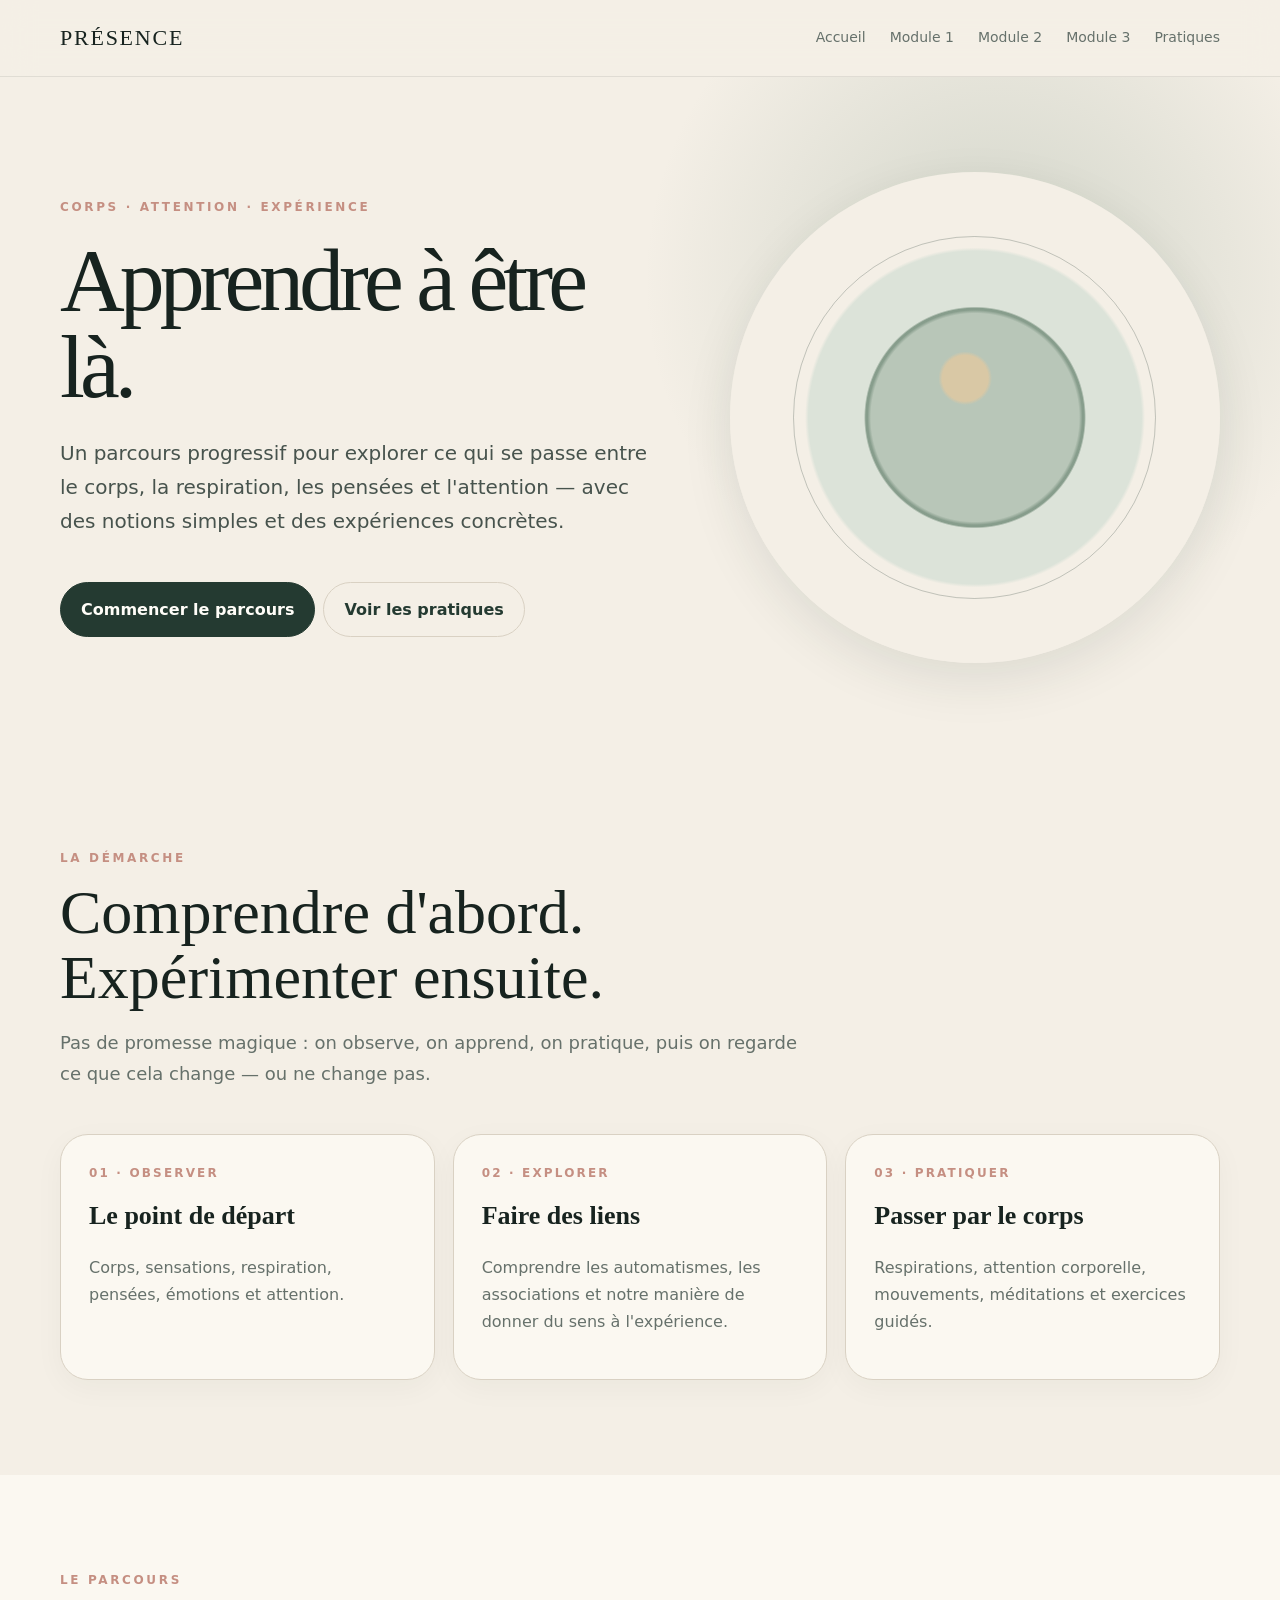
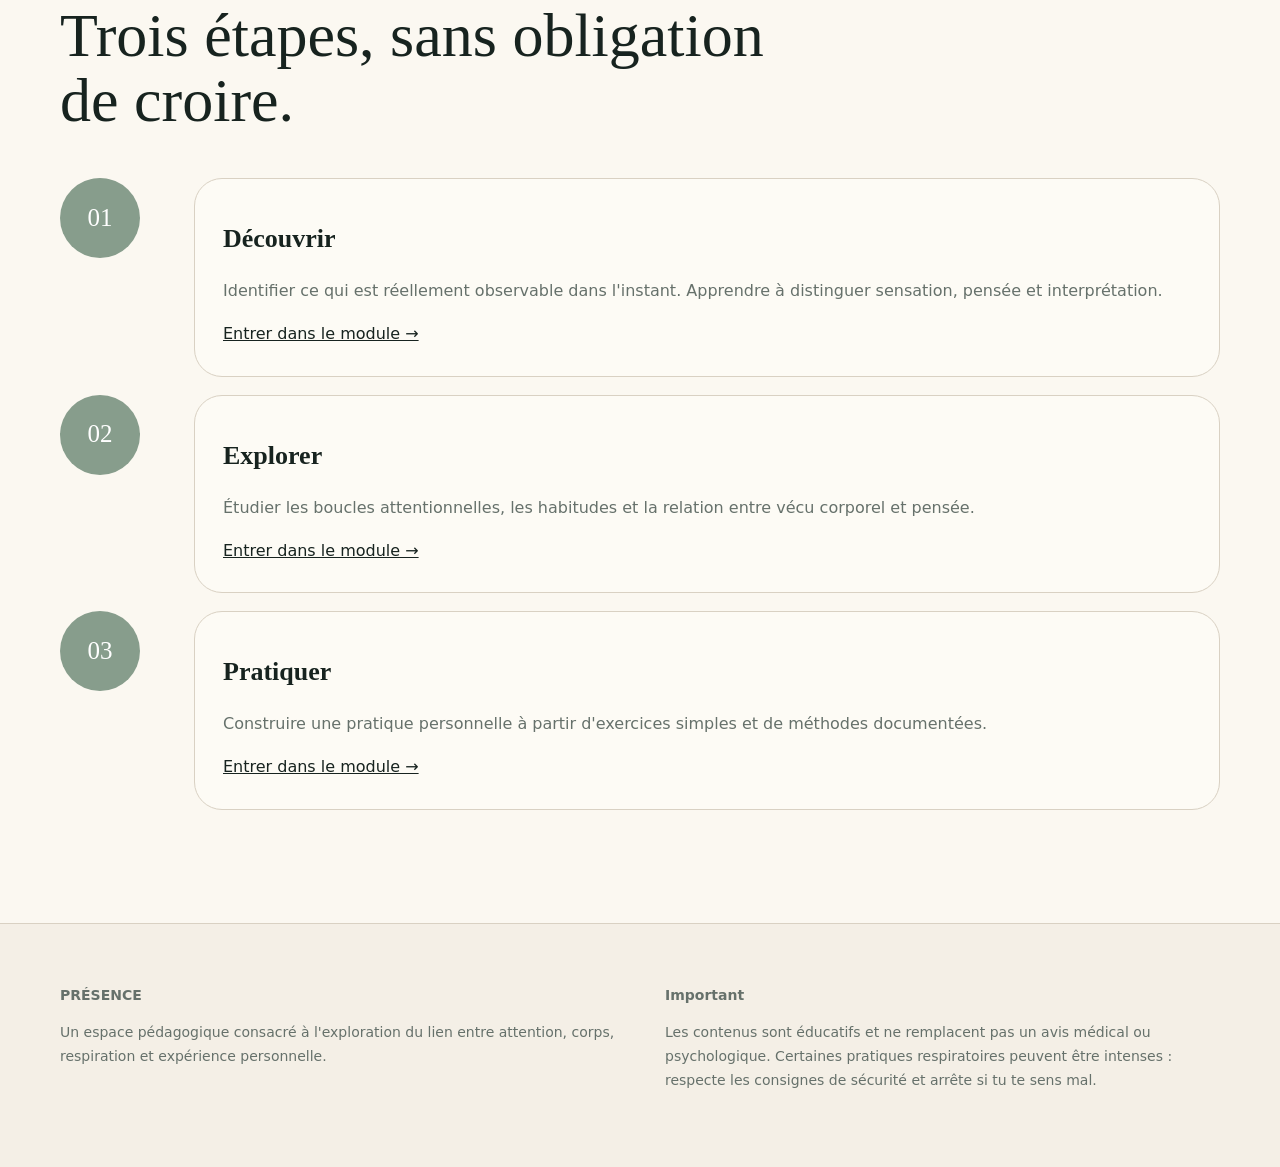
==== index.html @ a440d1bf "Add files via upload" ====
<!doctype html><html lang="fr"><head><meta charset="utf-8"><meta name="viewport" content="width=device-width,initial-scale=1"><meta name="description" content="Présence — parcours de développement corporel et personnel"><title>Accueil · Présence</title><link rel="stylesheet" href="style.css"></head><body><nav class="nav"><div class="navin wrap"><a class="brand" href="index.html">PRÉSENCE</a><div class="links">
    <a href="index.html">Accueil</a><a href="module-1.html">Module 1</a><a href="module-2.html">Module 2</a><a href="module-3.html">Module 3</a><a href="pratiques.html">Pratiques</a></div><span class="menu">☰</span></div></nav><main>
<section class="hero"><div class="wrap hero-grid"><div>
<div class="kicker">Corps · attention · expérience</div><h1>Apprendre à être là.</h1>
<p class="lead">Un parcours progressif pour explorer ce qui se passe entre le corps, la respiration, les pensées et l'attention — avec des notions simples et des expériences concrètes.</p>
<a class="btn" href="module-1.html">Commencer le parcours</a><a class="btn light" href="pratiques.html">Voir les pratiques</a>
</div><div class="visual" aria-hidden="true"></div></div></section>
<section><div class="wrap"><div class="head"><div class="kicker">La démarche</div><h2>Comprendre d'abord. Expérimenter ensuite.</h2><p>Pas de promesse magique : on observe, on apprend, on pratique, puis on regarde ce que cela change — ou ne change pas.</p></div>
<div class="cards"><article class="card"><div class="num">01 · OBSERVER</div><h3>Le point de départ</h3><p>Corps, sensations, respiration, pensées, émotions et attention.</p></article><article class="card"><div class="num">02 · EXPLORER</div><h3>Faire des liens</h3><p>Comprendre les automatismes, les associations et notre manière de donner du sens à l'expérience.</p></article><article class="card"><div class="num">03 · PRATIQUER</div><h3>Passer par le corps</h3><p>Respirations, attention corporelle, mouvements, méditations et exercices guidés.</p></article></div></div></section>
<section style="background:var(--cream)"><div class="wrap"><div class="head"><div class="kicker">Le parcours</div><h2>Trois étapes, sans obligation de croire.</h2></div>
<div class="path"><div class="circle">01</div><div class="card"><h3>Découvrir</h3><p>Identifier ce qui est réellement observable dans l'instant. Apprendre à distinguer sensation, pensée et interprétation.</p><a href="module-1.html">Entrer dans le module →</a></div></div>
<div class="path"><div class="circle">02</div><div class="card"><h3>Explorer</h3><p>Étudier les boucles attentionnelles, les habitudes et la relation entre vécu corporel et pensée.</p><a href="module-2.html">Entrer dans le module →</a></div></div>
<div class="path"><div class="circle">03</div><div class="card"><h3>Pratiquer</h3><p>Construire une pratique personnelle à partir d'exercices simples et de méthodes documentées.</p><a href="module-3.html">Entrer dans le module →</a></div></div></div></section>
</main><footer><div class="wrap footergrid"><div><strong>PRÉSENCE</strong><p>Un espace pédagogique consacré à l'exploration du lien entre attention, corps, respiration et expérience personnelle.</p></div><div><strong>Important</strong><p>Les contenus sont éducatifs et ne remplacent pas un avis médical ou psychologique. Certaines pratiques respiratoires peuvent être intenses : respecte les consignes de sécurité et arrête si tu te sens mal.</p></div></div></footer></body></html>
---- style.css ----
:root{--ink:#17231f;--paper:#f4efe6;--cream:#fbf8f1;--sage:#879d8c;--deep:#243a31;--gold:#c7a66a;--rose:#c58f82;--muted:#66716b;--line:#d9d1c3;--white:#fffdf8;--shadow:0 18px 50px rgba(30,45,38,.10);--r:28px}
*{box-sizing:border-box}html{scroll-behavior:smooth}body{margin:0;background:var(--paper);color:var(--ink);font-family:Inter,ui-sans-serif,system-ui,-apple-system,BlinkMacSystemFont,"Segoe UI",sans-serif;line-height:1.7}
a{color:inherit}.wrap{width:min(1160px,calc(100% - 40px));margin:auto}.nav{position:sticky;top:0;z-index:20;background:rgba(244,239,230,.88);backdrop-filter:blur(16px);border-bottom:1px solid rgba(23,35,31,.09)}.navin{height:76px;display:flex;align-items:center;justify-content:space-between}.brand{text-decoration:none;font-family:Georgia,serif;font-size:22px;letter-spacing:.08em}.links{display:flex;gap:24px;font-size:14px}.links a{text-decoration:none;color:var(--muted)}.menu{display:none}
.hero{padding:95px 0 90px;background:radial-gradient(circle at 78% 30%,rgba(135,157,140,.32),transparent 32%),var(--paper)}.hero-grid{display:grid;grid-template-columns:1.1fr .9fr;gap:70px;align-items:center}.kicker{font-size:12px;text-transform:uppercase;letter-spacing:.22em;color:var(--rose);font-weight:800}.hero h1{font-family:Georgia,serif;font-size:clamp(52px,7vw,92px);line-height:.98;letter-spacing:-.055em;margin:18px 0 25px;font-weight:500}.lead{font-size:20px;color:#47534d;max-width:700px}.btn{display:inline-block;text-decoration:none;border-radius:999px;padding:13px 20px;background:var(--deep);color:var(--white);margin-top:24px;font-weight:700;border:1px solid var(--deep)}.btn.light{background:transparent;color:var(--deep);border-color:var(--line);margin-left:8px}
.visual{aspect-ratio:1;border-radius:50%;background:radial-gradient(circle at 48% 42%,#d9c8a5 0 6%,transparent 7%),radial-gradient(circle at 50% 50%,#b8c6b8 0 30%,#879d8c 31% 31.5%,transparent 32%),radial-gradient(circle,#dce3d9 0 48%,#f4efe6 49%);position:relative;box-shadow:var(--shadow)}.visual:after{content:"";position:absolute;inset:13%;border:1px solid rgba(36,58,49,.25);border-radius:50%}
section{padding:95px 0}.head{max-width:760px;margin-bottom:45px}.head h2{font-family:Georgia,serif;font-weight:500;font-size:clamp(36px,5vw,62px);line-height:1.05;margin:12px 0}.head p{color:var(--muted);font-size:18px}
.cards{display:grid;grid-template-columns:repeat(3,1fr);gap:18px}.card{background:rgba(255,253,248,.65);border:1px solid var(--line);border-radius:var(--r);padding:28px;box-shadow:0 8px 30px rgba(30,45,38,.04)}.card h3{font-family:Georgia,serif;font-size:26px;margin:10px 0}.num{color:var(--rose);font-size:12px;font-weight:800;letter-spacing:.18em}.card p{color:var(--muted)}
.path{display:grid;grid-template-columns:110px 1fr;gap:24px;align-items:start;margin:18px 0}.circle{width:80px;height:80px;border-radius:50%;background:var(--sage);display:grid;place-items:center;color:white;font-family:Georgia,serif;font-size:25px}.path .card{box-shadow:none}
.module-hero{padding:75px 0 55px;background:var(--cream)}.module-grid{display:grid;grid-template-columns:1fr .75fr;gap:50px;align-items:center}.module h1{font-family:Georgia,serif;font-weight:500;font-size:clamp(46px,6vw,76px);line-height:1.02;margin:12px 0}.badge{display:inline-block;border:1px solid var(--line);border-radius:999px;padding:7px 12px;font-size:12px;color:var(--muted)}
.lesson{display:grid;grid-template-columns:1fr 1fr;gap:20px}.exercise{background:var(--deep);color:var(--white);border-radius:var(--r);padding:32px}.exercise p,.exercise li{color:#d8e1db}.exercise button{border:1px solid rgba(255,255,255,.25);background:transparent;color:white;padding:10px 15px;border-radius:999px;cursor:pointer}.input{width:100%;min-height:130px;border:1px solid var(--line);background:var(--white);border-radius:18px;padding:15px;font:inherit;margin-top:12px}
.timer{text-align:center;background:var(--white);border:1px solid var(--line);border-radius:24px;padding:28px}.clock{font-size:70px;font-variant-numeric:tabular-nums;font-family:Georgia,serif}.phase{font-weight:800;color:var(--rose);min-height:30px}.controls button{margin:5px}
.breath{display:flex;justify-content:center;align-items:center;height:240px}.orb{width:80px;height:80px;border-radius:50%;background:var(--sage);transition:transform 5s ease-in-out;box-shadow:0 0 0 20px rgba(135,157,140,.13),0 0 0 40px rgba(135,157,140,.07)}
.source{border-left:3px solid var(--gold);padding:16px 20px;background:#f8f1df;border-radius:0 15px 15px 0}.source a{color:#5c6e61}
.video{position:relative;aspect-ratio:16/9;overflow:hidden;border-radius:24px;background:#1f3029}.video iframe{width:100%;height:100%;border:0}
.progress{height:8px;background:#ddd6c9;border-radius:99px;overflow:hidden}.progress>span{display:block;height:100%;background:var(--rose);width:0}
footer{padding:60px 0;border-top:1px solid var(--line);color:var(--muted);font-size:14px}.footergrid{display:grid;grid-template-columns:1fr 1fr;gap:50px}
@media(max-width:820px){.links{display:none}.menu{display:block}.hero-grid,.module-grid,.lesson,.footergrid{grid-template-columns:1fr}.cards{grid-template-columns:1fr}.hero{padding-top:65px}.visual{width:min(420px,90vw);margin:auto}.path{grid-template-columns:70px 1fr}.circle{width:60px;height:60px;font-size:20px}.btn.light{margin-left:0}}
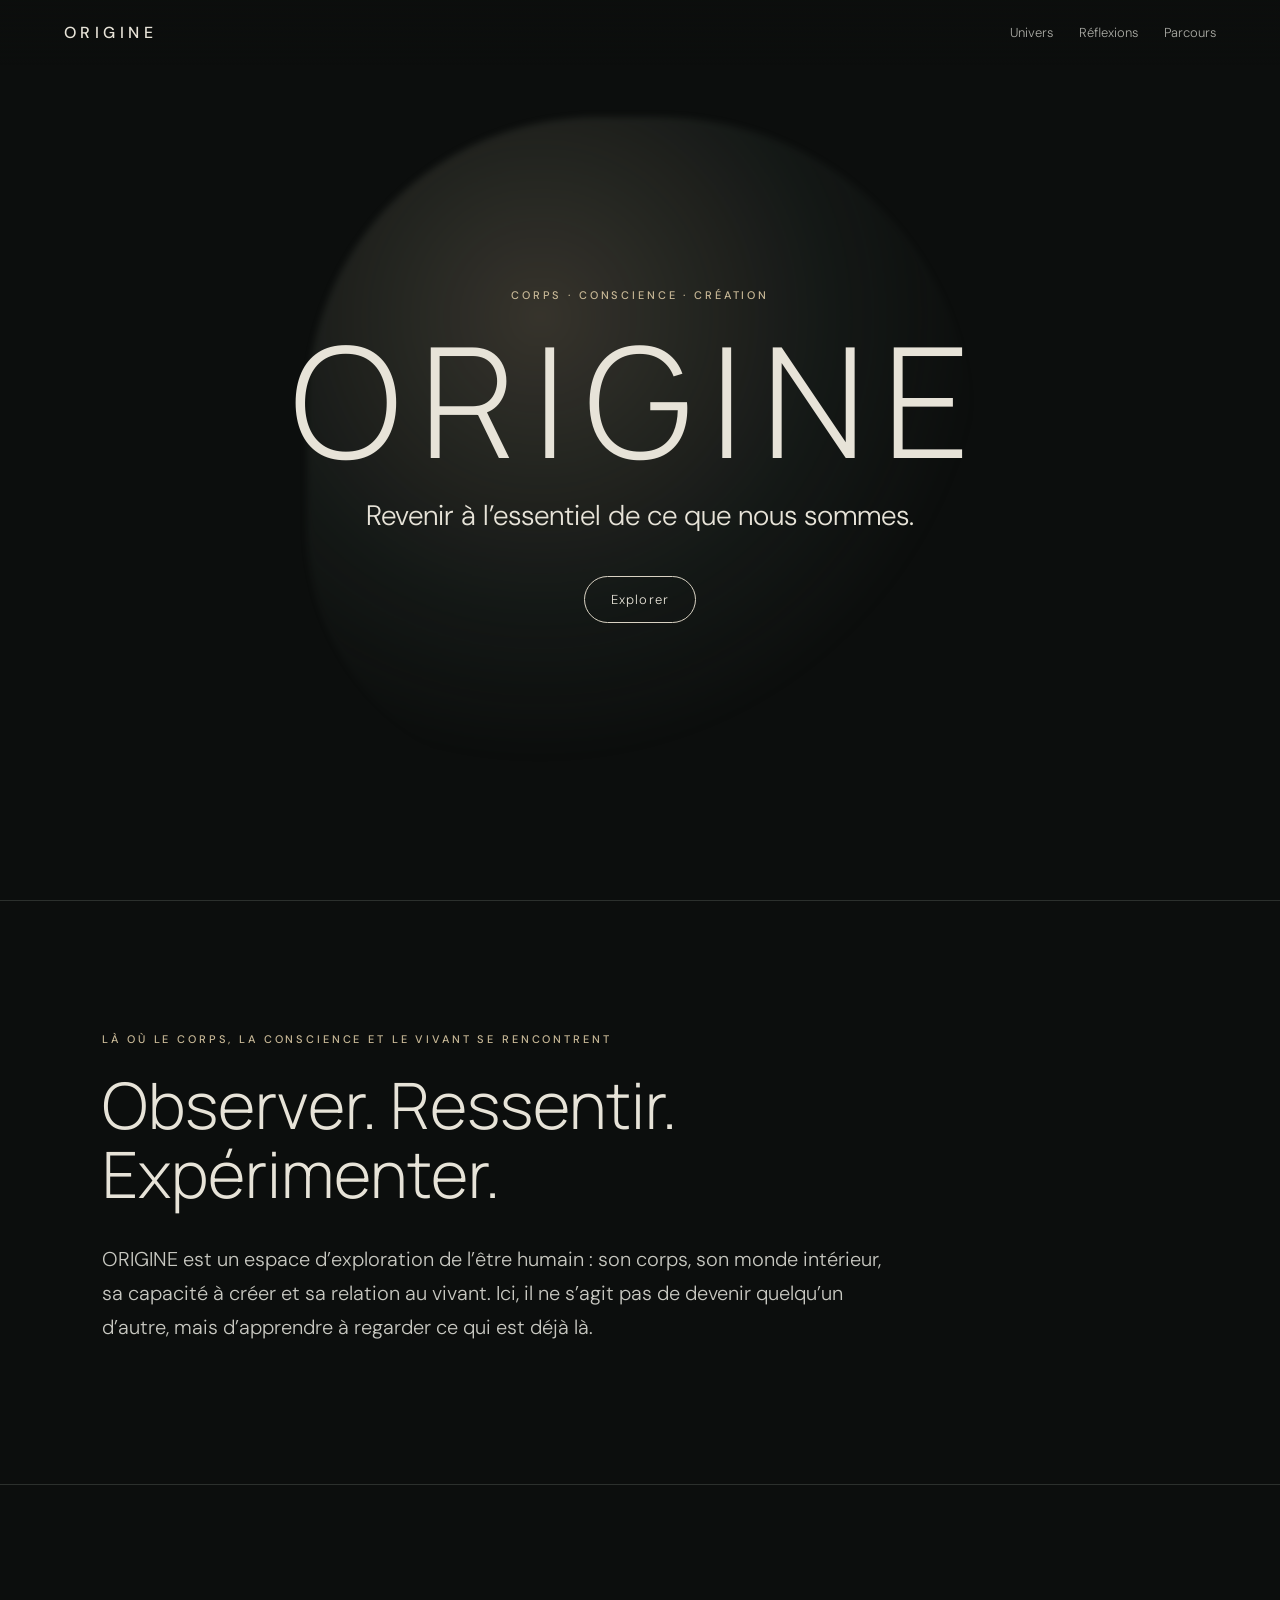
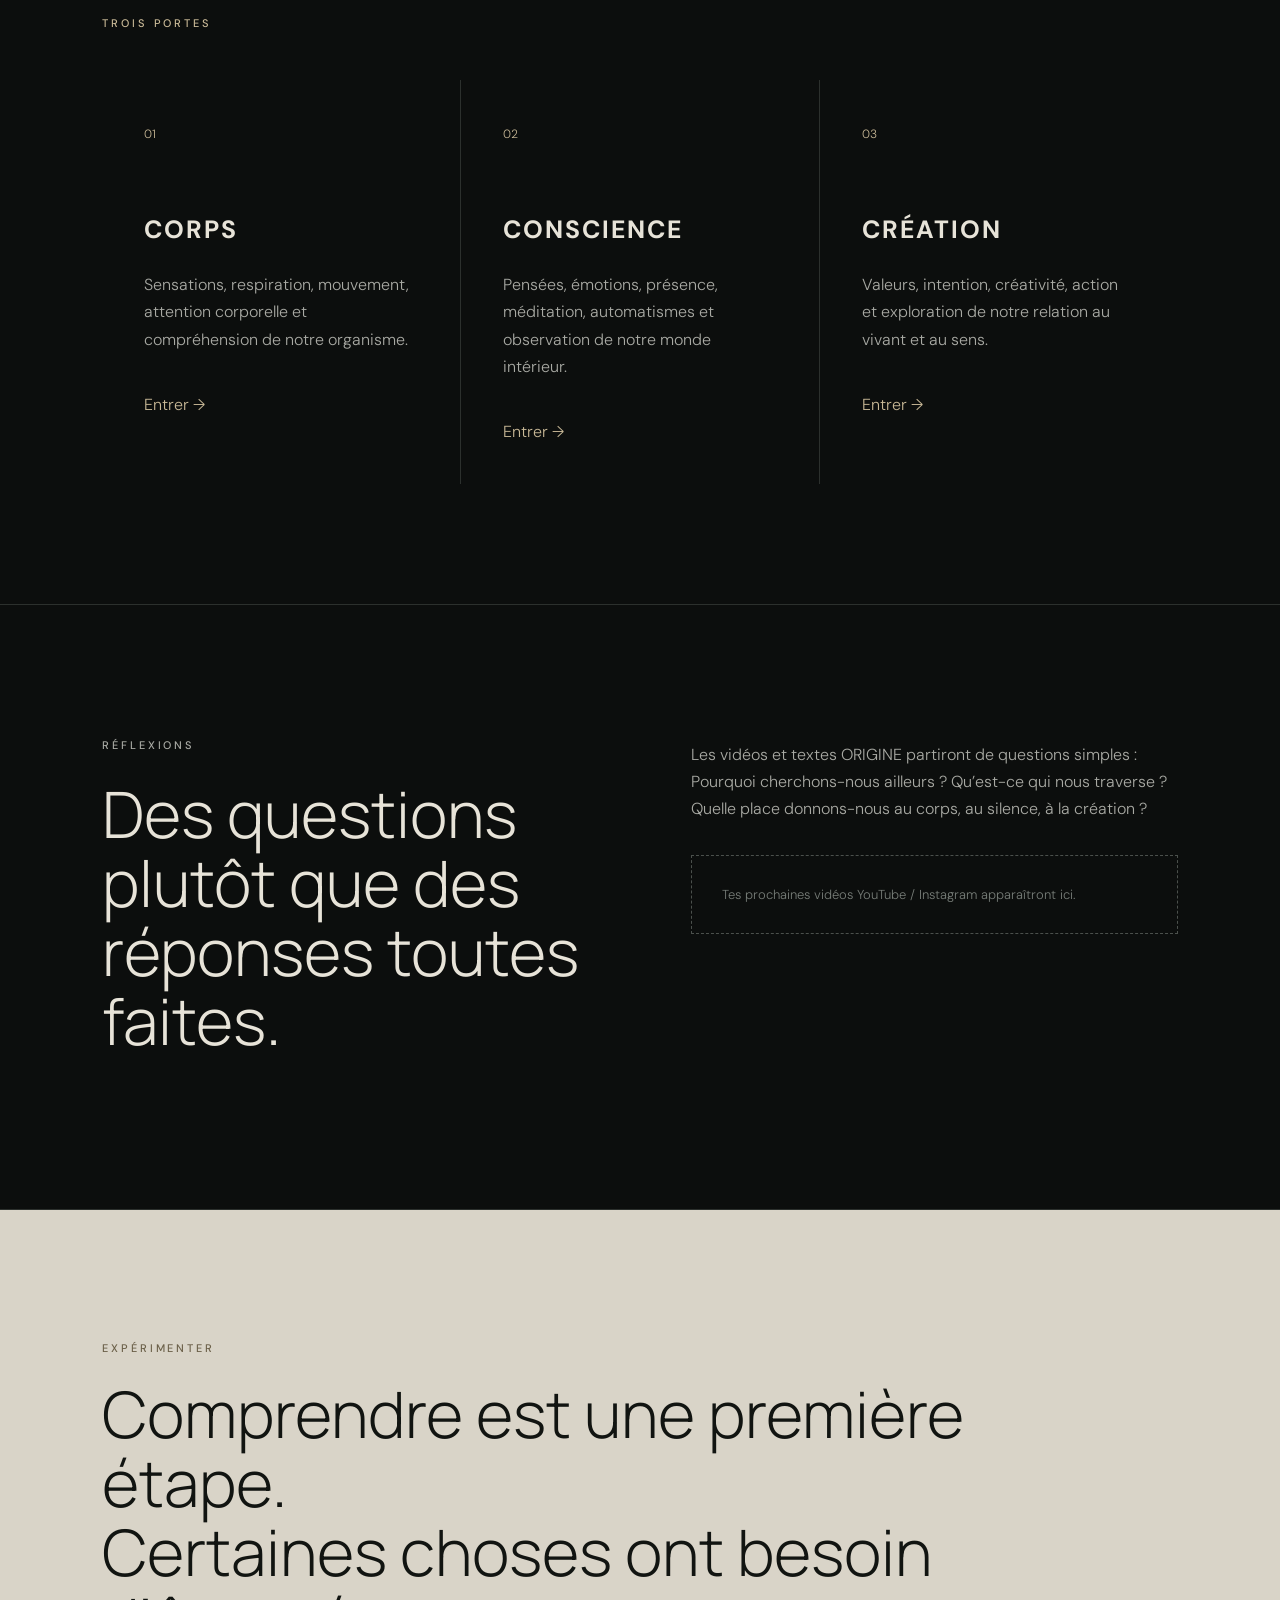
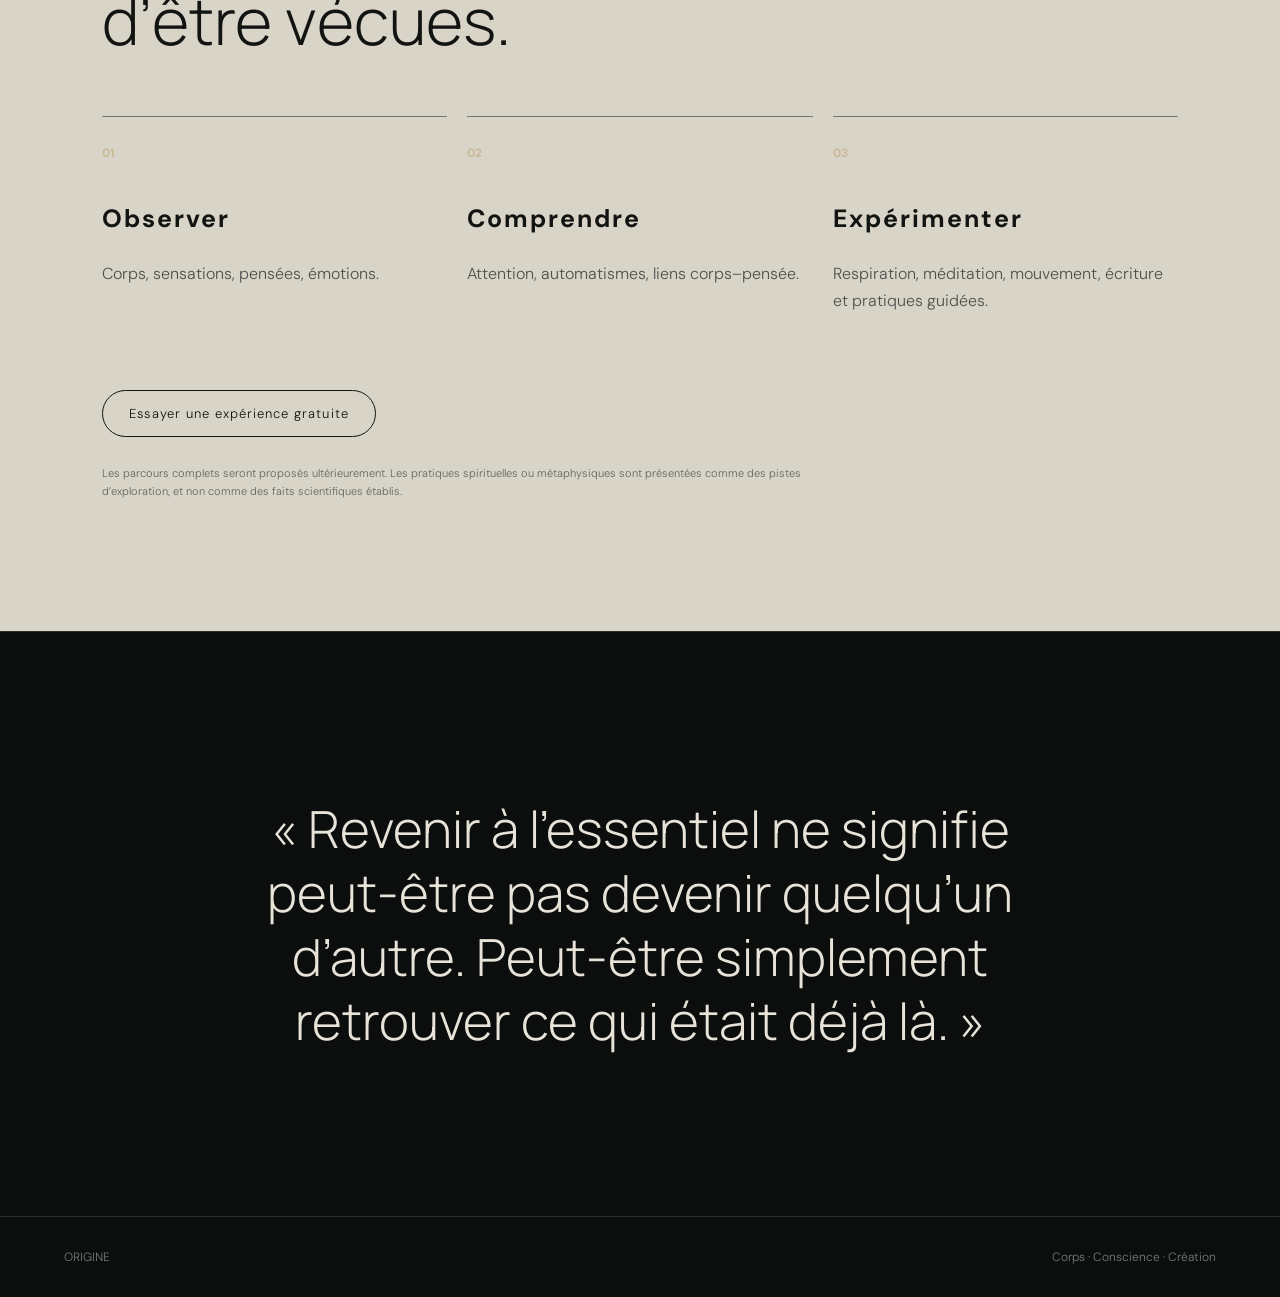
==== commit 3efd57d3: "Add files via upload" ====
--- a/index.html
+++ b/index.html
@@ -1,14 +1,64 @@
-<!doctype html><html lang="fr"><head><meta charset="utf-8"><meta name="viewport" content="width=device-width,initial-scale=1"><meta name="description" content="Présence — parcours de développement corporel et personnel"><title>Accueil · Présence</title><link rel="stylesheet" href="style.css"></head><body><nav class="nav"><div class="navin wrap"><a class="brand" href="index.html">PRÉSENCE</a><div class="links">
-    <a href="index.html">Accueil</a><a href="module-1.html">Module 1</a><a href="module-2.html">Module 2</a><a href="module-3.html">Module 3</a><a href="pratiques.html">Pratiques</a></div><span class="menu">☰</span></div></nav><main>
-<section class="hero"><div class="wrap hero-grid"><div>
-<div class="kicker">Corps · attention · expérience</div><h1>Apprendre à être là.</h1>
-<p class="lead">Un parcours progressif pour explorer ce qui se passe entre le corps, la respiration, les pensées et l'attention — avec des notions simples et des expériences concrètes.</p>
-<a class="btn" href="module-1.html">Commencer le parcours</a><a class="btn light" href="pratiques.html">Voir les pratiques</a>
-</div><div class="visual" aria-hidden="true"></div></div></section>
-<section><div class="wrap"><div class="head"><div class="kicker">La démarche</div><h2>Comprendre d'abord. Expérimenter ensuite.</h2><p>Pas de promesse magique : on observe, on apprend, on pratique, puis on regarde ce que cela change — ou ne change pas.</p></div>
-<div class="cards"><article class="card"><div class="num">01 · OBSERVER</div><h3>Le point de départ</h3><p>Corps, sensations, respiration, pensées, émotions et attention.</p></article><article class="card"><div class="num">02 · EXPLORER</div><h3>Faire des liens</h3><p>Comprendre les automatismes, les associations et notre manière de donner du sens à l'expérience.</p></article><article class="card"><div class="num">03 · PRATIQUER</div><h3>Passer par le corps</h3><p>Respirations, attention corporelle, mouvements, méditations et exercices guidés.</p></article></div></div></section>
-<section style="background:var(--cream)"><div class="wrap"><div class="head"><div class="kicker">Le parcours</div><h2>Trois étapes, sans obligation de croire.</h2></div>
-<div class="path"><div class="circle">01</div><div class="card"><h3>Découvrir</h3><p>Identifier ce qui est réellement observable dans l'instant. Apprendre à distinguer sensation, pensée et interprétation.</p><a href="module-1.html">Entrer dans le module →</a></div></div>
-<div class="path"><div class="circle">02</div><div class="card"><h3>Explorer</h3><p>Étudier les boucles attentionnelles, les habitudes et la relation entre vécu corporel et pensée.</p><a href="module-2.html">Entrer dans le module →</a></div></div>
-<div class="path"><div class="circle">03</div><div class="card"><h3>Pratiquer</h3><p>Construire une pratique personnelle à partir d'exercices simples et de méthodes documentées.</p><a href="module-3.html">Entrer dans le module →</a></div></div></div></section>
-</main><footer><div class="wrap footergrid"><div><strong>PRÉSENCE</strong><p>Un espace pédagogique consacré à l'exploration du lien entre attention, corps, respiration et expérience personnelle.</p></div><div><strong>Important</strong><p>Les contenus sont éducatifs et ne remplacent pas un avis médical ou psychologique. Certaines pratiques respiratoires peuvent être intenses : respecte les consignes de sécurité et arrête si tu te sens mal.</p></div></div></footer></body></html>+<!doctype html>
+<html lang="fr">
+<head>
+<meta charset="utf-8"><meta name="viewport" content="width=device-width,initial-scale=1">
+<title>ORIGINE — Revenir à l'essentiel de ce que nous sommes</title>
+<meta name="description" content="ORIGINE — Corps, conscience, création. Un espace d'exploration du corps, du monde intérieur et du vivant.">
+<link rel="stylesheet" href="style.css">
+</head>
+<body>
+<header class="nav">
+  <a class="brand" href="#top">ORIGINE</a>
+  <nav><a href="#univers">Univers</a><a href="#reflexions">Réflexions</a><a href="#parcours">Parcours</a></nav>
+</header>
+
+<main id="top">
+<section class="hero">
+  <div class="orb" aria-hidden="true"></div>
+  <div class="hero-content">
+    <p class="eyebrow">CORPS · CONSCIENCE · CRÉATION</p>
+    <h1>ORIGINE</h1>
+    <p class="lead">Revenir à l’essentiel de ce que nous sommes.</p>
+    <a class="button" href="#manifesto">Explorer</a>
+  </div>
+</section>
+
+<section id="manifesto" class="manifesto section">
+  <p class="eyebrow">LÀ OÙ LE CORPS, LA CONSCIENCE ET LE VIVANT SE RENCONTRENT</p>
+  <h2>Observer. Ressentir. Expérimenter.</h2>
+  <p class="wide">ORIGINE est un espace d’exploration de l’être humain : son corps, son monde intérieur, sa capacité à créer et sa relation au vivant. Ici, il ne s’agit pas de devenir quelqu’un d’autre, mais d’apprendre à regarder ce qui est déjà là.</p>
+</section>
+
+<section id="univers" class="section">
+  <p class="eyebrow">TROIS PORTES</p>
+  <div class="cards">
+    <article><span>01</span><h3>CORPS</h3><p>Sensations, respiration, mouvement, attention corporelle et compréhension de notre organisme.</p><a href="corps.html">Entrer →</a></article>
+    <article><span>02</span><h3>CONSCIENCE</h3><p>Pensées, émotions, présence, méditation, automatismes et observation de notre monde intérieur.</p><a href="conscience.html">Entrer →</a></article>
+    <article><span>03</span><h3>CRÉATION</h3><p>Valeurs, intention, créativité, action et exploration de notre relation au vivant et au sens.</p><a href="creation.html">Entrer →</a></article>
+  </div>
+</section>
+
+<section id="reflexions" class="section split">
+  <div><p class="eyebrow">RÉFLEXIONS</p><h2>Des questions plutôt que des réponses toutes faites.</h2></div>
+  <div><p>Les vidéos et textes ORIGINE partiront de questions simples : Pourquoi cherchons-nous ailleurs ? Qu’est-ce qui nous traverse ? Quelle place donnons-nous au corps, au silence, à la création ?</p><div class="placeholder">Tes prochaines vidéos YouTube / Instagram apparaîtront ici.</div></div>
+</section>
+
+<section id="parcours" class="section parcours">
+  <p class="eyebrow">EXPÉRIMENTER</p>
+  <h2>Comprendre est une première étape.<br>Certaines choses ont besoin d’être vécues.</h2>
+  <div class="path">
+    <div><b>01</b><h3>Observer</h3><p>Corps, sensations, pensées, émotions.</p></div>
+    <div><b>02</b><h3>Comprendre</h3><p>Attention, automatismes, liens corps–pensée.</p></div>
+    <div><b>03</b><h3>Expérimenter</h3><p>Respiration, méditation, mouvement, écriture et pratiques guidées.</p></div>
+  </div>
+  <a class="button light" href="experience.html">Essayer une expérience gratuite</a>
+  <p class="micro">Les parcours complets seront proposés ultérieurement. Les pratiques spirituelles ou métaphysiques sont présentées comme des pistes d’exploration, et non comme des faits scientifiques établis.</p>
+</section>
+
+<section class="closing section">
+  <blockquote>« Revenir à l’essentiel ne signifie peut-être pas devenir quelqu’un d’autre. Peut-être simplement retrouver ce qui était déjà là. »</blockquote>
+</section>
+</main>
+<footer><span>ORIGINE</span><span>Corps · Conscience · Création</span></footer>
+<script src="script.js"></script>
+</body></html>
--- a/style.css
+++ b/style.css
@@ -1,18 +1,18 @@
-
-:root{--ink:#17231f;--paper:#f4efe6;--cream:#fbf8f1;--sage:#879d8c;--deep:#243a31;--gold:#c7a66a;--rose:#c58f82;--muted:#66716b;--line:#d9d1c3;--white:#fffdf8;--shadow:0 18px 50px rgba(30,45,38,.10);--r:28px}
-*{box-sizing:border-box}html{scroll-behavior:smooth}body{margin:0;background:var(--paper);color:var(--ink);font-family:Inter,ui-sans-serif,system-ui,-apple-system,BlinkMacSystemFont,"Segoe UI",sans-serif;line-height:1.7}
-a{color:inherit}.wrap{width:min(1160px,calc(100% - 40px));margin:auto}.nav{position:sticky;top:0;z-index:20;background:rgba(244,239,230,.88);backdrop-filter:blur(16px);border-bottom:1px solid rgba(23,35,31,.09)}.navin{height:76px;display:flex;align-items:center;justify-content:space-between}.brand{text-decoration:none;font-family:Georgia,serif;font-size:22px;letter-spacing:.08em}.links{display:flex;gap:24px;font-size:14px}.links a{text-decoration:none;color:var(--muted)}.menu{display:none}
-.hero{padding:95px 0 90px;background:radial-gradient(circle at 78% 30%,rgba(135,157,140,.32),transparent 32%),var(--paper)}.hero-grid{display:grid;grid-template-columns:1.1fr .9fr;gap:70px;align-items:center}.kicker{font-size:12px;text-transform:uppercase;letter-spacing:.22em;color:var(--rose);font-weight:800}.hero h1{font-family:Georgia,serif;font-size:clamp(52px,7vw,92px);line-height:.98;letter-spacing:-.055em;margin:18px 0 25px;font-weight:500}.lead{font-size:20px;color:#47534d;max-width:700px}.btn{display:inline-block;text-decoration:none;border-radius:999px;padding:13px 20px;background:var(--deep);color:var(--white);margin-top:24px;font-weight:700;border:1px solid var(--deep)}.btn.light{background:transparent;color:var(--deep);border-color:var(--line);margin-left:8px}
-.visual{aspect-ratio:1;border-radius:50%;background:radial-gradient(circle at 48% 42%,#d9c8a5 0 6%,transparent 7%),radial-gradient(circle at 50% 50%,#b8c6b8 0 30%,#879d8c 31% 31.5%,transparent 32%),radial-gradient(circle,#dce3d9 0 48%,#f4efe6 49%);position:relative;box-shadow:var(--shadow)}.visual:after{content:"";position:absolute;inset:13%;border:1px solid rgba(36,58,49,.25);border-radius:50%}
-section{padding:95px 0}.head{max-width:760px;margin-bottom:45px}.head h2{font-family:Georgia,serif;font-weight:500;font-size:clamp(36px,5vw,62px);line-height:1.05;margin:12px 0}.head p{color:var(--muted);font-size:18px}
-.cards{display:grid;grid-template-columns:repeat(3,1fr);gap:18px}.card{background:rgba(255,253,248,.65);border:1px solid var(--line);border-radius:var(--r);padding:28px;box-shadow:0 8px 30px rgba(30,45,38,.04)}.card h3{font-family:Georgia,serif;font-size:26px;margin:10px 0}.num{color:var(--rose);font-size:12px;font-weight:800;letter-spacing:.18em}.card p{color:var(--muted)}
-.path{display:grid;grid-template-columns:110px 1fr;gap:24px;align-items:start;margin:18px 0}.circle{width:80px;height:80px;border-radius:50%;background:var(--sage);display:grid;place-items:center;color:white;font-family:Georgia,serif;font-size:25px}.path .card{box-shadow:none}
-.module-hero{padding:75px 0 55px;background:var(--cream)}.module-grid{display:grid;grid-template-columns:1fr .75fr;gap:50px;align-items:center}.module h1{font-family:Georgia,serif;font-weight:500;font-size:clamp(46px,6vw,76px);line-height:1.02;margin:12px 0}.badge{display:inline-block;border:1px solid var(--line);border-radius:999px;padding:7px 12px;font-size:12px;color:var(--muted)}
-.lesson{display:grid;grid-template-columns:1fr 1fr;gap:20px}.exercise{background:var(--deep);color:var(--white);border-radius:var(--r);padding:32px}.exercise p,.exercise li{color:#d8e1db}.exercise button{border:1px solid rgba(255,255,255,.25);background:transparent;color:white;padding:10px 15px;border-radius:999px;cursor:pointer}.input{width:100%;min-height:130px;border:1px solid var(--line);background:var(--white);border-radius:18px;padding:15px;font:inherit;margin-top:12px}
-.timer{text-align:center;background:var(--white);border:1px solid var(--line);border-radius:24px;padding:28px}.clock{font-size:70px;font-variant-numeric:tabular-nums;font-family:Georgia,serif}.phase{font-weight:800;color:var(--rose);min-height:30px}.controls button{margin:5px}
-.breath{display:flex;justify-content:center;align-items:center;height:240px}.orb{width:80px;height:80px;border-radius:50%;background:var(--sage);transition:transform 5s ease-in-out;box-shadow:0 0 0 20px rgba(135,157,140,.13),0 0 0 40px rgba(135,157,140,.07)}
-.source{border-left:3px solid var(--gold);padding:16px 20px;background:#f8f1df;border-radius:0 15px 15px 0}.source a{color:#5c6e61}
-.video{position:relative;aspect-ratio:16/9;overflow:hidden;border-radius:24px;background:#1f3029}.video iframe{width:100%;height:100%;border:0}
-.progress{height:8px;background:#ddd6c9;border-radius:99px;overflow:hidden}.progress>span{display:block;height:100%;background:var(--rose);width:0}
-footer{padding:60px 0;border-top:1px solid var(--line);color:var(--muted);font-size:14px}.footergrid{display:grid;grid-template-columns:1fr 1fr;gap:50px}
-@media(max-width:820px){.links{display:none}.menu{display:block}.hero-grid,.module-grid,.lesson,.footergrid{grid-template-columns:1fr}.cards{grid-template-columns:1fr}.hero{padding-top:65px}.visual{width:min(420px,90vw);margin:auto}.path{grid-template-columns:70px 1fr}.circle{width:60px;height:60px;font-size:20px}.btn.light{margin-left:0}}
+@import url('https://fonts.googleapis.com/css2?family=DM+Sans:wght@300;400;500&family=Manrope:wght@300;400;500&display=swap');
+:root{--bg:#0c0e0d;--paper:#e7e3d8;--muted:#a9aaa4;--line:#2c302d;--accent:#c9b997}
+*{box-sizing:border-box}html{scroll-behavior:smooth}body{margin:0;background:var(--bg);color:var(--paper);font-family:"DM Sans",sans-serif;font-weight:300}
+a{color:inherit;text-decoration:none}.nav{position:fixed;z-index:10;top:0;left:0;right:0;padding:22px 5vw;display:flex;justify-content:space-between;align-items:center;background:linear-gradient(#0c0e0ddd,transparent)}
+.brand{letter-spacing:.28em;font-weight:500}.nav nav{display:flex;gap:26px;font-size:13px;color:var(--muted)}
+.hero{min-height:100vh;display:grid;place-items:center;text-align:center;position:relative;overflow:hidden}.hero-content{z-index:2}
+.orb{position:absolute;width:52vw;height:52vw;max-width:700px;max-height:700px;border-radius:48% 52% 58% 42%;background:radial-gradient(circle at 35% 30%,#8b806c55,#38443d33 45%,transparent 70%);filter:blur(3px);animation:breathe 10s ease-in-out infinite}
+@keyframes breathe{50%{transform:scale(1.12) rotate(8deg);border-radius:56% 44% 42% 58%}}
+.eyebrow{font-size:11px;letter-spacing:.26em;color:var(--accent);font-weight:500}.hero h1{font:300 clamp(64px,12vw,160px)/.9 "Manrope";letter-spacing:.12em;margin:28px 0 22px}.lead{font-size:clamp(20px,2.2vw,30px);margin-bottom:42px}
+.button{display:inline-block;border:1px solid #d9d2c3;padding:14px 26px;border-radius:100px;font-size:13px;letter-spacing:.08em;transition:.3s}.button:hover{background:var(--paper);color:var(--bg)}
+.section{padding:120px 8vw;border-top:1px solid var(--line)}h2{font:300 clamp(36px,5vw,68px)/1.08 "Manrope";max-width:900px;margin:24px 0 34px}.wide{max-width:780px;font-size:20px;line-height:1.7;color:#c8c8c1}
+.cards{display:grid;grid-template-columns:repeat(3,1fr);gap:1px;background:var(--line);margin-top:50px}.cards article{background:var(--bg);padding:42px;min-height:330px}.cards span,.path b{color:var(--accent);font-size:12px}.cards h3,.path h3{font-size:25px;letter-spacing:.08em;margin-top:70px}.cards p,.path p,.split p{color:var(--muted);line-height:1.7}.cards a{display:inline-block;margin-top:25px;color:var(--accent)}
+.split{display:grid;grid-template-columns:1fr 1fr;gap:8vw}.placeholder{border:1px dashed #4b504c;padding:30px;margin-top:32px;color:#777d78;font-size:13px}
+.parcours{background:#d9d4c8;color:#111411}.parcours .eyebrow{color:#6b6049}.path{display:grid;grid-template-columns:repeat(3,1fr);gap:20px;margin:60px 0}.path div{border-top:1px solid #77756e;padding-top:24px}.path h3{margin-top:40px}.path p{color:#4e514e}.light{border-color:#111411}.light:hover{background:#111411;color:#e8e3d8}.micro{max-width:760px;font-size:11px;line-height:1.6;color:#62645f;margin-top:28px}
+.closing{min-height:65vh;display:grid;place-items:center}.closing blockquote{max-width:900px;text-align:center;font:300 clamp(30px,4vw,56px)/1.25 "Manrope";margin:0}
+footer{padding:32px 5vw;display:flex;justify-content:space-between;color:#777d78;font-size:12px;border-top:1px solid var(--line)}
+.practice{max-width:720px;margin:auto;text-align:center}.timer{font:300 72px "Manrope";margin:35px}.journal{width:100%;min-height:150px;background:#121513;border:1px solid var(--line);color:var(--paper);padding:18px;margin:25px 0;font:inherit}
+@media(max-width:760px){.nav nav{display:none}.cards,.path,.split{grid-template-columns:1fr}.section{padding:85px 7vw}.cards article{min-height:auto}.cards h3{margin-top:35px}.orb{width:95vw;height:95vw}footer{gap:20px;flex-direction:column}}
